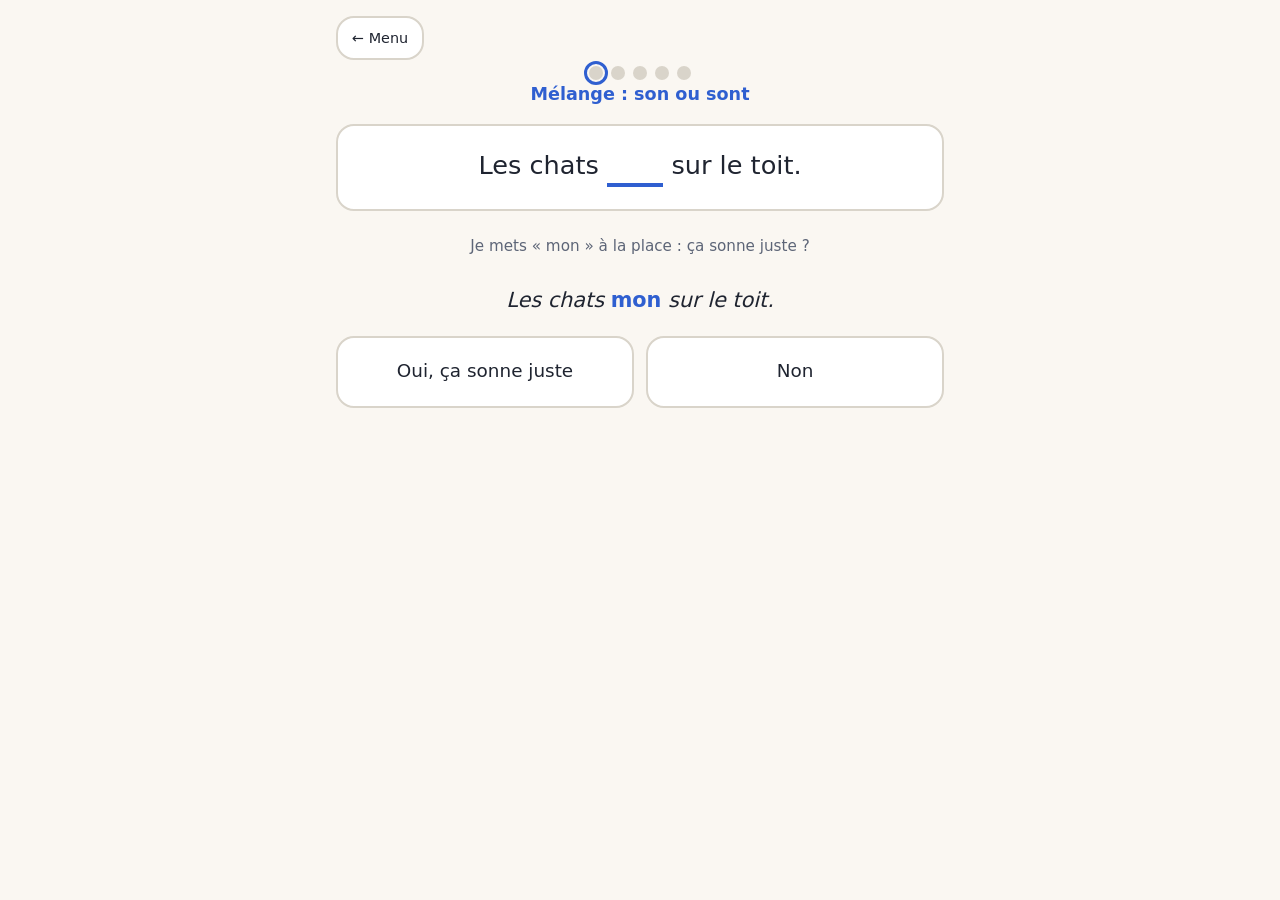
==== duel.html @ ea500861 "Déploiement depuis d91f30a" ====
<!doctype html>
<html lang="fr">
<head>
  <meta charset="utf-8">
  <meta name="viewport" content="width=device-width, initial-scale=1, viewport-fit=cover">
  <meta name="theme-color" content="#2f5fd0">
  <title>Duel : Ortho no Kata</title>
  <link rel="manifest" href="manifest.json">
  <link rel="icon" href="icons/icon-192.png">
  <link rel="apple-touch-icon" href="icons/icon-192.png">
  <link rel="stylesheet" href="style.css">
</head>
<body>
  <div class="bandeau" id="maj" role="status"><span>Nouvelle version disponible</span><button type="button">Mettre à jour</button></div>
  <main id="app"><p>Chargement…</p></main>
  <script src="dom.js"></script>
  <script src="shared.js"></script>
  <script src="rules.js"></script>
  <script src="duel-model.js"></script>
  <script src="duel.js"></script>
  <script src="pwa.js"></script>
</body>
</html>
---- style.css ----
/* Ortho no Kata : styles communs. Mobile d'abord, gros boutons, peu de texte. */
:root {
  --fond: #faf7f2;
  --carte: #ffffff;
  --texte: #1f2430;
  --discret: #5d6577;
  --accent: #2f5fd0;
  --accent-fonce: #2449a6;
  --juste: #1f8f4e;
  --juste-fond: #e3f5ea;
  --revoir: #b8570b;
  --revoir-fond: #fdeedd;
  --bord: #d9d4ca;
  --rayon: 18px;
}
@media (prefers-color-scheme: dark) {
  :root {
    --fond: #14171f; --carte: #1e2330; --texte: #eef0f5; --discret: #a3abbd;
    --accent: #7ea2ff; --accent-fonce: #a7bfff; --juste: #5fd391; --juste-fond: #173826;
    --revoir: #ffb066; --revoir-fond: #3b2713; --bord: #343b4d;
  }
}
* { box-sizing: border-box; }
html { -webkit-text-size-adjust: 100%; }
body {
  margin: 0; background: var(--fond); color: var(--texte);
  font: 20px/1.45 system-ui, -apple-system, "Segoe UI", Roboto, sans-serif;
  min-height: 100vh; min-height: 100dvh;
}
main { max-width: 640px; margin: 0 auto; padding: 16px 16px 40px; }
h1 { font-size: 1.5rem; margin: 8px 0 4px; }
h2 { font-size: 1.15rem; margin: 24px 0 8px; }
p { margin: 8px 0; }
.discret { color: var(--discret); font-size: .85rem; }
button, .bouton {
  font: inherit; cursor: pointer; border-radius: var(--rayon); border: 2px solid var(--bord);
  background: var(--carte); color: var(--texte); padding: 14px 18px; min-height: 56px;
  text-align: center; text-decoration: none; display: inline-flex; align-items: center; justify-content: center;
}
button:focus-visible, .bouton:focus-visible, a:focus-visible { outline: 3px solid var(--accent); outline-offset: 2px; }
.principal { background: var(--accent); border-color: var(--accent); color: #fff; font-weight: 600; }
.principal:active { background: var(--accent-fonce); }
.entete { display: flex; align-items: center; justify-content: space-between; gap: 8px; }
.retour { min-height: 44px; padding: 8px 14px; font-size: .9rem; }
.bandeau {
  position: sticky; top: 0; z-index: 5; display: none; gap: 12px; align-items: center; justify-content: space-between;
  background: var(--accent); color: #fff; padding: 10px 16px; font-size: .9rem;
}
.bandeau.visible { display: flex; }
.bandeau button { min-height: 40px; padding: 6px 14px; background: #fff; color: var(--accent-fonce); border: 0; font-weight: 600; }

/* Menu */
.themes { display: grid; gap: 12px; margin-top: 12px; }
.theme {
  display: block; width: 100%; text-align: left; padding: 16px 18px; background: var(--carte);
  border: 2px solid var(--bord); border-radius: var(--rayon); color: inherit; text-decoration: none;
}
.theme:active { border-color: var(--accent); }
.theme .nom { font-size: 1.35rem; font-weight: 700; }
.theme .astuce { color: var(--discret); font-size: .85rem; margin: 2px 0 10px; }
.barre { height: 10px; background: var(--bord); border-radius: 999px; overflow: hidden; }
.barre > i { display: block; height: 100%; background: var(--juste); }
.theme .etat { font-size: .8rem; color: var(--discret); margin-top: 6px; }
.reglages { display: grid; gap: 10px; margin-top: 8px; }
.ligne { display: flex; gap: 8px; flex-wrap: wrap; align-items: center; }
.ligne button { flex: 1 1 120px; }
.choix.actif { border-color: var(--accent); background: var(--accent); color: #fff; }

/* Duel */
.jeu { display: grid; gap: 16px; }
.points { display: flex; gap: 8px; justify-content: center; margin: 6px 0 2px; }
.points i { width: 14px; height: 14px; border-radius: 50%; background: var(--bord); }
.points i.fait { background: var(--accent); }
.points i.courant { outline: 3px solid var(--accent); outline-offset: 2px; }
.theme-titre { text-align: center; font-weight: 700; font-size: 1.1rem; color: var(--accent); }
.phrase {
  background: var(--carte); border: 2px solid var(--bord); border-radius: var(--rayon);
  padding: 22px 18px; font-size: 1.6rem; line-height: 1.4; text-align: center;
}
.trou { display: inline-block; min-width: 2.2em; border-bottom: 4px solid var(--accent); }
.mot-juste { font-weight: 800; color: var(--juste); }
.consigne { text-align: center; color: var(--discret); font-size: .95rem; }
.temoin { text-align: center; font-size: 1.3rem; font-style: italic; padding: 4px 8px; }
.temoin b { color: var(--accent); font-style: normal; }
.reponses { display: grid; gap: 12px; }
.reponses.deux { grid-template-columns: 1fr 1fr; }
.reponses button { font-size: 1.15rem; min-height: 72px; }
.reponses.choisir button { font-size: 1.2rem; line-height: 1.35; }
.reponses button.juste { background: var(--juste-fond); border-color: var(--juste); color: var(--juste); font-weight: 700; }
.reponses button.autre { background: var(--revoir-fond); border-color: var(--revoir); color: var(--revoir); }
.reponses button:disabled { cursor: default; opacity: 1; }
.retour-info { border-radius: var(--rayon); padding: 14px 16px; text-align: center; }
.retour-info.juste { background: var(--juste-fond); color: var(--juste); }
.retour-info.revoir { background: var(--revoir-fond); color: var(--revoir); }
.retour-info strong { display: block; font-size: 1.15rem; }
.retour-info .regle { color: var(--texte); font-size: .9rem; margin-top: 6px; }
.actions { display: grid; gap: 10px; }
.voix { min-height: 44px; font-size: .9rem; padding: 6px 14px; justify-self: center; }

/* Bilan */
.bilan { text-align: center; display: grid; gap: 14px; }
.bilan .gros { font-size: 2.4rem; font-weight: 800; color: var(--accent); }
.revoir-liste { text-align: left; background: var(--revoir-fond); border-radius: var(--rayon); padding: 12px 16px; }
.revoir-liste ul { margin: 6px 0 0; padding-left: 20px; }
@media (prefers-reduced-motion: no-preference) {
  .reponses button, .theme { transition: background .15s, border-color .15s; }
}
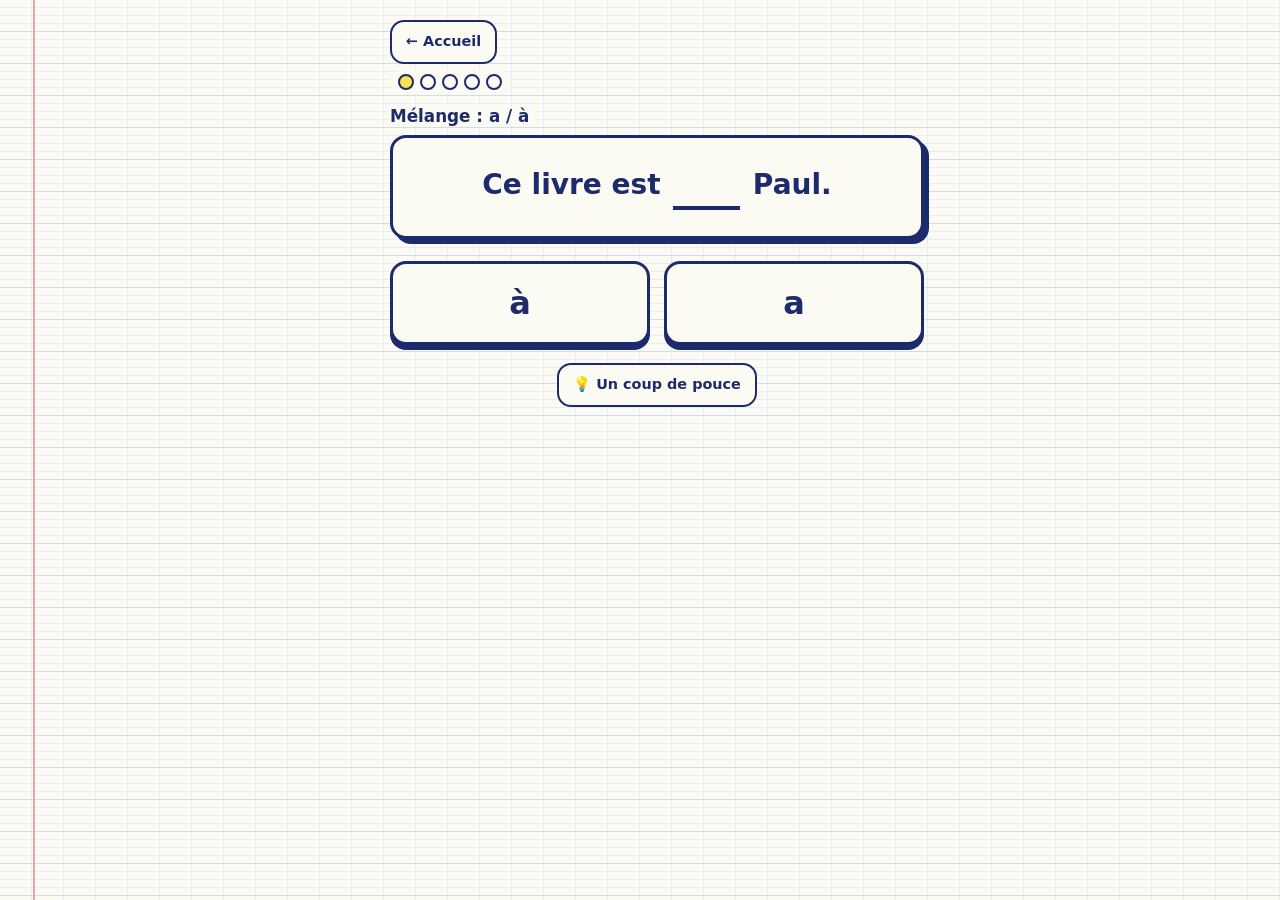
==== commit 1522386d: "Déploiement depuis 11dee62" ====
--- a/duel.html
+++ b/duel.html
@@ -3,8 +3,8 @@
 <head>
   <meta charset="utf-8">
   <meta name="viewport" content="width=device-width, initial-scale=1, viewport-fit=cover">
-  <meta name="theme-color" content="#2f5fd0">
-  <title>Duel : Ortho no Kata</title>
+  <meta name="theme-color" content="#1d2a6b">
+  <title>Jeu : Ortho no Kata</title>
   <link rel="manifest" href="manifest.json">
   <link rel="icon" href="icons/icon-192.png">
   <link rel="apple-touch-icon" href="icons/icon-192.png">
--- a/style.css
+++ b/style.css
@@ -1,107 +1,189 @@
-/* Ortho no Kata : styles communs. Mobile d'abord, gros boutons, peu de texte. */
+/* Ortho no Kata : habillage « cahier d'école ».
+   Papier à carreaux Seyès, encre bleue, stylo vert pour ce qui est juste, stylo rouge pour
+   ce qui est à revoir, surligneur jaune pour le mot-témoin, tampon pour les scores. */
 :root {
-  --fond: #faf7f2;
-  --carte: #ffffff;
-  --texte: #1f2430;
-  --discret: #5d6577;
-  --accent: #2f5fd0;
-  --accent-fonce: #2449a6;
-  --juste: #1f8f4e;
-  --juste-fond: #e3f5ea;
-  --revoir: #b8570b;
-  --revoir-fond: #fdeedd;
-  --bord: #d9d4ca;
-  --rayon: 18px;
+  --papier: #fbfaf3;
+  --carreau: #d4dbf0;
+  --carreau-fin: #e8ecf8;
+  --marge: #eaa5a5;
+  --encre: #1d2a6b;
+  --encre-douce: #566091;
+  --vert: #168257;
+  --vert-fond: #e0f3e8;
+  --rouge: #c8362f;
+  --rouge-fond: #fce8e3;
+  --surligneur: #ffe14d;
+  --ombre: #0f1747;
+  --corps: system-ui, -apple-system, "Segoe UI", Roboto, sans-serif;
+  --titre: ui-rounded, "SF Pro Rounded", "Avenir Next Rounded", "Nunito", system-ui, sans-serif;
 }
 @media (prefers-color-scheme: dark) {
   :root {
-    --fond: #14171f; --carte: #1e2330; --texte: #eef0f5; --discret: #a3abbd;
-    --accent: #7ea2ff; --accent-fonce: #a7bfff; --juste: #5fd391; --juste-fond: #173826;
-    --revoir: #ffb066; --revoir-fond: #3b2713; --bord: #343b4d;
+    --papier: #171c30; --carreau: #2a3358; --carreau-fin: #1f2644; --marge: #7b4150;
+    --encre: #e9edff; --encre-douce: #a9b3dc; --vert: #62d49b; --vert-fond: #153a2b;
+    --rouge: #ff8f80; --rouge-fond: #432320; --surligneur: #6e5e00; --ombre: #000;
   }
 }
 * { box-sizing: border-box; }
 html { -webkit-text-size-adjust: 100%; }
 body {
-  margin: 0; background: var(--fond); color: var(--texte);
-  font: 20px/1.45 system-ui, -apple-system, "Segoe UI", Roboto, sans-serif;
+  margin: 0; color: var(--encre); font: 19px/1.5 var(--corps);
   min-height: 100vh; min-height: 100dvh;
+  background-color: var(--papier);
+  /* marge rouge, gros carreaux, petits carreaux : le papier Seyès */
+  background-image:
+    linear-gradient(to right, transparent 33px, var(--marge) 33px, var(--marge) 35px, transparent 35px),
+    repeating-linear-gradient(to bottom, transparent 0 31px, var(--carreau) 31px 32px),
+    repeating-linear-gradient(to right, transparent 0 31px, var(--carreau-fin) 31px 32px),
+    repeating-linear-gradient(to bottom, transparent 0 7px, var(--carreau-fin) 7px 8px);
 }
-main { max-width: 640px; margin: 0 auto; padding: 16px 16px 40px; }
-h1 { font-size: 1.5rem; margin: 8px 0 4px; }
-h2 { font-size: 1.15rem; margin: 24px 0 8px; }
+main { max-width: 600px; margin: 0 auto; padding: 18px 16px 56px 50px; }
+h1, h2, h3 { font-family: var(--titre); line-height: 1.15; margin: 0; }
+h1 { font-size: 2rem; font-weight: 800; }
+h2 { font-size: 1.25rem; font-weight: 800; margin: 28px 0 10px; }
 p { margin: 8px 0; }
-.discret { color: var(--discret); font-size: .85rem; }
-button, .bouton {
-  font: inherit; cursor: pointer; border-radius: var(--rayon); border: 2px solid var(--bord);
-  background: var(--carte); color: var(--texte); padding: 14px 18px; min-height: 56px;
-  text-align: center; text-decoration: none; display: inline-flex; align-items: center; justify-content: center;
+a { color: inherit; }
+.discret { color: var(--encre-douce); font-size: .88rem; }
+.papier { background: var(--papier); }   /* pour masquer les carreaux derrière un texte */
+
+/* Titre : souligné au stylo rouge, comme une correction */
+.logo {
+  font-family: var(--titre); font-weight: 800; font-size: 1.1rem; text-decoration: underline wavy var(--rouge);
+  text-decoration-thickness: 2px; text-underline-offset: 5px; background: var(--papier); padding: 0 6px 0 0;
 }
-button:focus-visible, .bouton:focus-visible, a:focus-visible { outline: 3px solid var(--accent); outline-offset: 2px; }
-.principal { background: var(--accent); border-color: var(--accent); color: #fff; font-weight: 600; }
-.principal:active { background: var(--accent-fonce); }
-.entete { display: flex; align-items: center; justify-content: space-between; gap: 8px; }
-.retour { min-height: 44px; padding: 8px 14px; font-size: .9rem; }
-.bandeau {
-  position: sticky; top: 0; z-index: 5; display: none; gap: 12px; align-items: center; justify-content: space-between;
-  background: var(--accent); color: #fff; padding: 10px 16px; font-size: .9rem;
+.haut { display: flex; align-items: center; justify-content: space-between; gap: 12px; min-height: 48px; }
+.pastille {
+  display: inline-flex; align-items: center; gap: 8px; text-decoration: none; background: var(--papier);
+  border: 2px solid var(--encre); border-radius: 999px; padding: 6px 14px; font-weight: 700; font-size: .9rem; min-height: 44px;
 }
+
+/* Boutons */
+button, .bouton { font: inherit; cursor: pointer; color: var(--encre); -webkit-tap-highlight-color: transparent; }
+.bouton, button.bouton {
+  display: inline-flex; align-items: center; justify-content: center; text-align: center; text-decoration: none;
+  min-height: 56px; padding: 12px 20px; border: 3px solid var(--encre); border-radius: 14px; background: var(--papier);
+  font-weight: 700; font-family: var(--titre);
+}
+.bouton.principal { background: var(--encre); color: var(--papier); box-shadow: 0 5px 0 var(--ombre); }
+.bouton.principal:active { transform: translateY(4px); box-shadow: 0 1px 0 var(--ombre); }
+.bouton.large { width: 100%; font-size: 1.15rem; }
+.bouton.petit { min-height: 44px; padding: 6px 14px; font-size: .9rem; border-width: 2px; }
+.bouton:focus-visible, a:focus-visible, button:focus-visible, input:focus-visible { outline: 4px solid var(--surligneur); outline-offset: 2px; box-shadow: 0 0 0 7px var(--encre); }
+.actions { display: grid; gap: 12px; margin-top: 18px; }
+
+/* Accueil : l'invitation */
+.invitation { margin-top: 18px; background: var(--papier); border: 3px solid var(--encre); border-radius: 18px; padding: 18px 18px 20px; box-shadow: 5px 5px 0 var(--encre); }
+.invitation h1 { font-size: 1.7rem; }
+.invitation p { margin: 6px 0 14px; }
+.surligne { background: linear-gradient(transparent 52%, var(--surligneur) 52% 92%, transparent 92%); padding: 0 .12em; }
+
+/* Liste de thèmes : des lignes de cahier, pas des cartes */
+.liste { list-style: none; margin: 0; padding: 0; background: var(--papier); border-radius: 14px; border: 2px solid var(--encre); overflow: hidden; }
+.liste li { display: flex; align-items: stretch; border-top: 2px solid var(--carreau); }
+.liste li:first-child { border-top: 0; }
+.ligne-theme { flex: 1; display: flex; align-items: center; justify-content: space-between; gap: 10px; padding: 12px 14px; min-height: 68px; text-decoration: none; }
+.ligne-theme:active { background: var(--surligneur); }
+.nom-theme { font-family: var(--titre); font-weight: 800; font-size: 1.45rem; }
+.etat { font-size: .8rem; color: var(--encre-douce); }
+.astuce-lien { display: flex; align-items: center; padding: 0 14px; border-left: 2px solid var(--carreau); font-size: .85rem; font-weight: 700; text-decoration: underline; text-underline-offset: 3px; }
+.etoiles { display: inline-flex; gap: 2px; flex: none; }
+.etoiles svg { width: 22px; height: 22px; }
+.etoile-pleine { fill: var(--surligneur); stroke: var(--encre); stroke-width: 1.6; stroke-linejoin: round; }
+.etoile-vide { fill: none; stroke: var(--carreau); stroke-width: 1.6; stroke-dasharray: 3 2.5; stroke-linejoin: round; }
+@media (prefers-color-scheme: dark) { .etoile-vide { stroke: var(--encre-douce); } .etoile-pleine { fill: #ffd84a; } }
+
+/* Réglages */
+details { margin-top: 28px; background: var(--papier); border: 2px solid var(--encre); border-radius: 14px; padding: 4px 14px; }
+summary { cursor: pointer; font-family: var(--titre); font-weight: 800; padding: 12px 0; min-height: 48px; }
+.reglages { display: grid; gap: 12px; padding: 4px 0 14px; }
+.ligne { display: flex; gap: 8px; flex-wrap: wrap; align-items: center; }
+.ligne .bouton { flex: 1 1 110px; }
+.bouton.actif { background: var(--encre); color: var(--papier); }
+input[type="text"] { font: inherit; width: 100%; padding: 12px 14px; border: 2px solid var(--encre); border-radius: 12px; background: var(--papier); color: var(--encre); min-height: 48px; }
+label { font-weight: 700; font-size: .9rem; }
+
+/* Leçon */
+.lecon { display: grid; gap: 18px; margin-top: 12px; }
+.bloc { background: var(--papier); border: 2px solid var(--encre); border-radius: 14px; padding: 14px 16px; }
+.bloc h2 { margin: 0 0 8px; font-size: 1.05rem; }
+.gros-mot { font-family: var(--titre); font-weight: 800; font-size: 1.7rem; line-height: 1.3; }
+.regle { display: grid; gap: 10px; margin-top: 10px; }
+.resultat-regle { display: flex; align-items: center; gap: 12px; padding: 10px 12px; border-radius: 12px; border: 2px solid; }
+.resultat-regle.oui { border-color: var(--vert); background: var(--vert-fond); }
+.resultat-regle.non { border-color: var(--rouge); background: var(--rouge-fond); }
+.resultat-regle .mot { margin-left: auto; font-family: var(--titre); font-weight: 800; font-size: 1.5rem; }
+.note { border-left: 6px solid var(--surligneur); padding: 6px 12px; background: var(--papier); font-weight: 700; }
+.exemple { padding: 10px 0; border-top: 2px dashed var(--carreau); }
+.exemple:first-of-type { border-top: 0; }
+.exemple .phrase-ex { font-size: 1.15rem; }
+.test { display: flex; gap: 10px; align-items: baseline; margin: 6px 0; font-size: 1.1rem; }
+.marque { flex: none; font-weight: 900; width: 1.4em; text-align: center; }
+.marque.oui { color: var(--vert); }
+.marque.non { color: var(--rouge); }
+
+/* Jeu */
+.progres { display: flex; align-items: center; gap: 6px; margin: 4px 0 2px; background: var(--papier); padding: 4px 8px; border-radius: 999px; width: fit-content; }
+.progres i { width: 16px; height: 16px; border-radius: 50%; border: 2px solid var(--encre); }
+.progres i.fait { background: var(--encre); }
+.progres i.courant { background: var(--surligneur); }
+.theme-courant { font-family: var(--titre); font-weight: 800; font-size: 1.05rem; margin: 10px 0 6px; }
+.theme-courant span { background: var(--papier); padding: 0 6px 0 0; }
+.phrase {
+  background: var(--papier); border: 3px solid var(--encre); border-radius: 16px; padding: 26px 16px;
+  font-family: var(--titre); font-weight: 700; font-size: 1.75rem; line-height: 1.5; text-align: center; box-shadow: 5px 5px 0 var(--encre);
+}
+.trou { display: inline-block; min-width: 2.4em; border-bottom: 4px solid var(--encre); margin: 0 .1em; }
+.bonne-reponse { color: var(--vert); position: relative; white-space: nowrap; }
+.bonne-reponse::after {
+  content: ""; position: absolute; left: 0; right: 0; bottom: -4px; height: 5px; border-radius: 3px; background: var(--vert);
+  transform-origin: left; animation: trait .45s ease-out both;
+}
+@keyframes trait { from { transform: scaleX(0); } to { transform: scaleX(1); } }
+.choix { display: grid; grid-template-columns: 1fr 1fr; gap: 14px; margin-top: 22px; }
+.choix .bouton { min-height: 84px; font-size: 2rem; font-weight: 800; border-radius: 16px; box-shadow: 0 5px 0 var(--encre); }
+.choix .bouton:active:not(:disabled) { transform: translateY(4px); box-shadow: 0 1px 0 var(--encre); }
+.choix .bouton:disabled { cursor: default; box-shadow: none; transform: translateY(3px); opacity: 1; }
+.choix .bouton.juste { background: var(--vert-fond); border-color: var(--vert); color: var(--vert); }
+.choix .bouton.rate { background: var(--rouge-fond); border-color: var(--rouge); color: var(--rouge); }
+.pouce { margin-top: 18px; display: flex; justify-content: center; }
+.coup-de-pouce { margin-top: 14px; }
+.verdict { margin-top: 20px; border-radius: 16px; padding: 14px 16px; border: 3px solid; background: var(--papier); }
+.verdict.juste { border-color: var(--vert); }
+.verdict.rate { border-color: var(--rouge); }
+.verdict h2 { margin: 0 0 6px; font-size: 1.5rem; }
+.verdict.juste h2 { color: var(--vert); }
+.verdict.rate h2 { color: var(--rouge); }
+.verdict .conclusion { font-weight: 700; }
+
+/* Bilan : le tampon */
+.bilan { display: grid; gap: 16px; margin-top: 10px; justify-items: start; }
+.tampon {
+  display: inline-block; border: 5px solid var(--rouge); color: var(--rouge); border-radius: 14px; padding: 6px 22px;
+  font-family: var(--titre); font-weight: 900; font-size: 3.4rem; line-height: 1.2; transform: rotate(-5deg); background: var(--papier);
+  animation: tampon .5s cubic-bezier(.2, 1.4, .4, 1) both;
+}
+@keyframes tampon { from { transform: rotate(-12deg) scale(1.9); opacity: 0; } to { transform: rotate(-5deg) scale(1); opacity: 1; } }
+.gain { font-family: var(--titre); font-weight: 800; font-size: 1.3rem; background: var(--papier); padding: 0 8px 0 0; }
+.a-revoir { background: var(--papier); border: 2px solid var(--rouge); border-radius: 14px; padding: 10px 16px; width: 100%; }
+.a-revoir ul { margin: 6px 0 0; padding-left: 20px; }
+.bilan .actions { width: 100%; }
+
+/* Scores */
+.chiffres { display: grid; grid-template-columns: repeat(3, 1fr); gap: 10px; margin-top: 14px; }
+.chiffre { background: var(--papier); border: 2px solid var(--encre); border-radius: 14px; padding: 10px 8px; text-align: center; }
+.chiffre b { display: block; font-family: var(--titre); font-size: 1.9rem; line-height: 1.1; }
+.chiffre span { font-size: .78rem; color: var(--encre-douce); }
+.barre { height: 10px; background: var(--carreau); border-radius: 999px; overflow: hidden; margin-top: 6px; }
+.barre > i { display: block; height: 100%; background: var(--vert); }
+.seances { list-style: none; margin: 0; padding: 0; background: var(--papier); border: 2px solid var(--encre); border-radius: 14px; overflow: hidden; }
+.seances li { display: flex; justify-content: space-between; gap: 10px; padding: 10px 14px; border-top: 2px solid var(--carreau); }
+.seances li:first-child { border-top: 0; }
+.vide { background: var(--papier); padding: 10px 14px; border-radius: 12px; border: 2px dashed var(--encre-douce); }
+
+/* Bandeau de mise à jour */
+.bandeau { position: sticky; top: 0; z-index: 5; display: none; gap: 12px; align-items: center; justify-content: space-between; background: var(--encre); color: var(--papier); padding: 10px 16px; font-size: .9rem; }
 .bandeau.visible { display: flex; }
-.bandeau button { min-height: 40px; padding: 6px 14px; background: #fff; color: var(--accent-fonce); border: 0; font-weight: 600; }
+.bandeau button { min-height: 40px; padding: 6px 14px; background: var(--papier); color: var(--encre); border: 0; border-radius: 10px; font-weight: 700; }
 
-/* Menu */
-.themes { display: grid; gap: 12px; margin-top: 12px; }
-.theme {
-  display: block; width: 100%; text-align: left; padding: 16px 18px; background: var(--carte);
-  border: 2px solid var(--bord); border-radius: var(--rayon); color: inherit; text-decoration: none;
-}
-.theme:active { border-color: var(--accent); }
-.theme .nom { font-size: 1.35rem; font-weight: 700; }
-.theme .astuce { color: var(--discret); font-size: .85rem; margin: 2px 0 10px; }
-.barre { height: 10px; background: var(--bord); border-radius: 999px; overflow: hidden; }
-.barre > i { display: block; height: 100%; background: var(--juste); }
-.theme .etat { font-size: .8rem; color: var(--discret); margin-top: 6px; }
-.reglages { display: grid; gap: 10px; margin-top: 8px; }
-.ligne { display: flex; gap: 8px; flex-wrap: wrap; align-items: center; }
-.ligne button { flex: 1 1 120px; }
-.choix.actif { border-color: var(--accent); background: var(--accent); color: #fff; }
-
-/* Duel */
-.jeu { display: grid; gap: 16px; }
-.points { display: flex; gap: 8px; justify-content: center; margin: 6px 0 2px; }
-.points i { width: 14px; height: 14px; border-radius: 50%; background: var(--bord); }
-.points i.fait { background: var(--accent); }
-.points i.courant { outline: 3px solid var(--accent); outline-offset: 2px; }
-.theme-titre { text-align: center; font-weight: 700; font-size: 1.1rem; color: var(--accent); }
-.phrase {
-  background: var(--carte); border: 2px solid var(--bord); border-radius: var(--rayon);
-  padding: 22px 18px; font-size: 1.6rem; line-height: 1.4; text-align: center;
-}
-.trou { display: inline-block; min-width: 2.2em; border-bottom: 4px solid var(--accent); }
-.mot-juste { font-weight: 800; color: var(--juste); }
-.consigne { text-align: center; color: var(--discret); font-size: .95rem; }
-.temoin { text-align: center; font-size: 1.3rem; font-style: italic; padding: 4px 8px; }
-.temoin b { color: var(--accent); font-style: normal; }
-.reponses { display: grid; gap: 12px; }
-.reponses.deux { grid-template-columns: 1fr 1fr; }
-.reponses button { font-size: 1.15rem; min-height: 72px; }
-.reponses.choisir button { font-size: 1.2rem; line-height: 1.35; }
-.reponses button.juste { background: var(--juste-fond); border-color: var(--juste); color: var(--juste); font-weight: 700; }
-.reponses button.autre { background: var(--revoir-fond); border-color: var(--revoir); color: var(--revoir); }
-.reponses button:disabled { cursor: default; opacity: 1; }
-.retour-info { border-radius: var(--rayon); padding: 14px 16px; text-align: center; }
-.retour-info.juste { background: var(--juste-fond); color: var(--juste); }
-.retour-info.revoir { background: var(--revoir-fond); color: var(--revoir); }
-.retour-info strong { display: block; font-size: 1.15rem; }
-.retour-info .regle { color: var(--texte); font-size: .9rem; margin-top: 6px; }
-.actions { display: grid; gap: 10px; }
-.voix { min-height: 44px; font-size: .9rem; padding: 6px 14px; justify-self: center; }
-
-/* Bilan */
-.bilan { text-align: center; display: grid; gap: 14px; }
-.bilan .gros { font-size: 2.4rem; font-weight: 800; color: var(--accent); }
-.revoir-liste { text-align: left; background: var(--revoir-fond); border-radius: var(--rayon); padding: 12px 16px; }
-.revoir-liste ul { margin: 6px 0 0; padding-left: 20px; }
-@media (prefers-reduced-motion: no-preference) {
-  .reponses button, .theme { transition: background .15s, border-color .15s; }
-}
+@media (max-width: 380px) { body { font-size: 18px; } .phrase { font-size: 1.5rem; } .choix .bouton { font-size: 1.7rem; } main { padding-left: 46px; } }
+@media (prefers-reduced-motion: reduce) { .bonne-reponse::after, .tampon { animation: none; } }
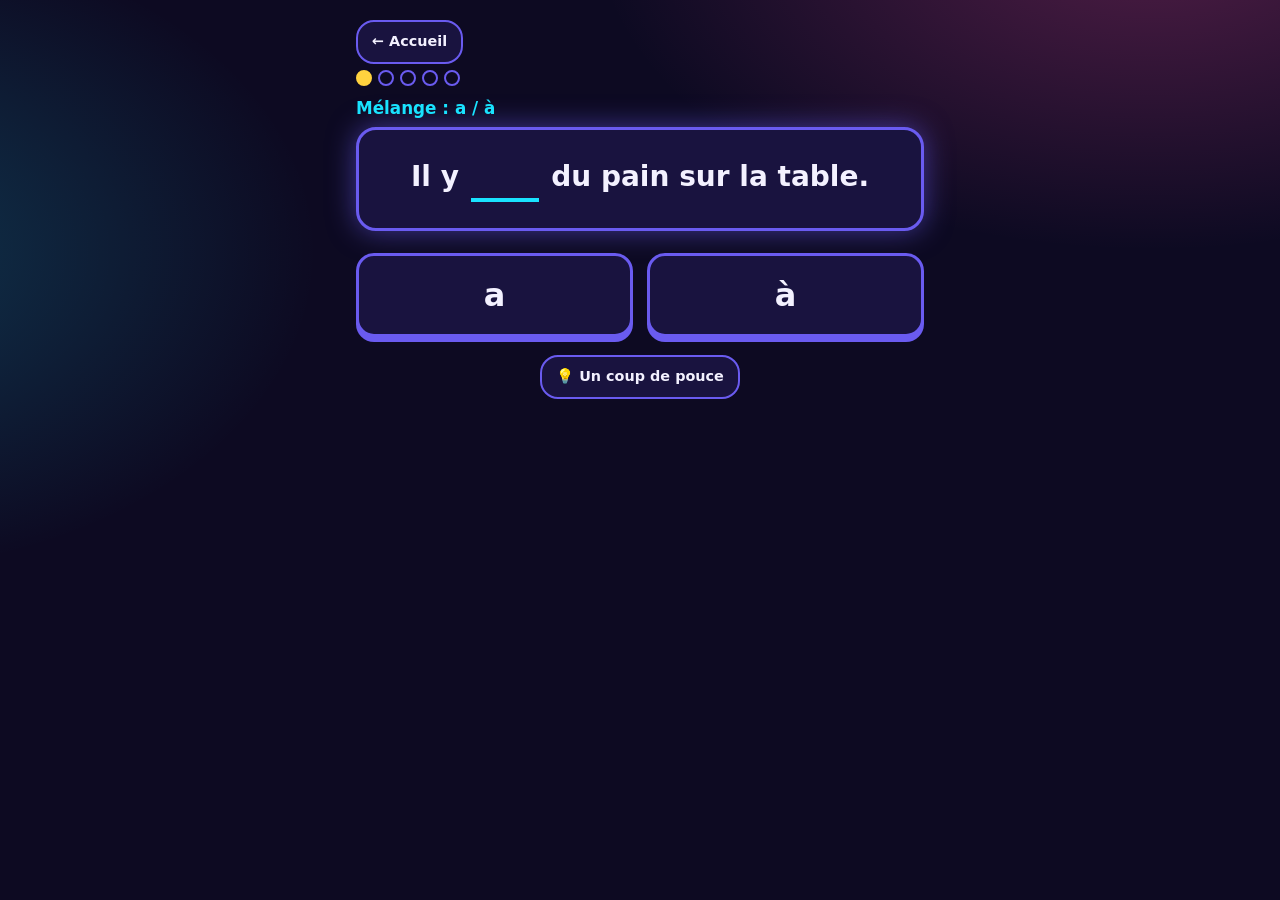
==== commit 7ab74258: "Déploiement depuis b5ace75" ====
--- a/duel.html
+++ b/duel.html
@@ -3,11 +3,12 @@
 <head>
   <meta charset="utf-8">
   <meta name="viewport" content="width=device-width, initial-scale=1, viewport-fit=cover">
-  <meta name="theme-color" content="#1d2a6b">
+  <meta name="theme-color" content="#0d0a22">
   <title>Jeu : Ortho no Kata</title>
   <link rel="manifest" href="manifest.json">
   <link rel="icon" href="icons/icon-192.png">
   <link rel="apple-touch-icon" href="icons/icon-192.png">
+  <script src="theme.js"></script>
   <link rel="stylesheet" href="style.css">
 </head>
 <body>
--- a/style.css
+++ b/style.css
@@ -1,119 +1,168 @@
-/* Ortho no Kata : habillage « cahier d'école ».
-   Papier à carreaux Seyès, encre bleue, stylo vert pour ce qui est juste, stylo rouge pour
-   ce qui est à revoir, surligneur jaune pour le mot-témoin, tampon pour les scores. */
-:root {
-  --papier: #fbfaf3;
-  --carreau: #d4dbf0;
-  --carreau-fin: #e8ecf8;
-  --marge: #eaa5a5;
-  --encre: #1d2a6b;
-  --encre-douce: #566091;
-  --vert: #168257;
-  --vert-fond: #e0f3e8;
-  --rouge: #c8362f;
-  --rouge-fond: #fce8e3;
-  --surligneur: #ffe14d;
-  --ombre: #0f1747;
-  --corps: system-ui, -apple-system, "Segoe UI", Roboto, sans-serif;
-  --titre: ui-rounded, "SF Pro Rounded", "Avenir Next Rounded", "Nunito", system-ui, sans-serif;
-}
-@media (prefers-color-scheme: dark) {
-  :root {
-    --papier: #171c30; --carreau: #2a3358; --carreau-fin: #1f2644; --marge: #7b4150;
-    --encre: #e9edff; --encre-douce: #a9b3dc; --vert: #62d49b; --vert-fond: #153a2b;
-    --rouge: #ff8f80; --rouge-fond: #432320; --surligneur: #6e5e00; --ombre: #000;
-  }
-}
+/* Ortho no Kata : habillage à ambiances (arcade, sport, dojo).
+   Toutes les couleurs et formes passent par des variables : une ambiance = un bloc de variables.
+   Vocabulaire des variables :
+     --papier  = surface des cartes et des boutons     --fond = fond de la page
+     --encre   = texte                                  --bord = contours
+     --accent  = bouton principal, étape en cours       --vert / --rouge = juste / à revoir
+     --surligneur = mot-témoin mis en évidence          --etoile = étoiles gagnées            */
+
+/* ── Ambiance 1 : arcade (par défaut) : nuit, néons, jeu vidéo ────────────── */
+:root, :root[data-theme="arcade"] {
+  --fond: #0d0a22;
+  --fond-image: radial-gradient(900px 520px at 90% -8%, rgba(255, 79, 163, .28), transparent 62%),
+                radial-gradient(760px 520px at -12% 28%, rgba(25, 227, 255, .2), transparent 62%);
+  --papier: #19133f; --encre: #f3f1ff; --encre-douce: #b6afee;
+  --bord: #6a5bf0; --bord-doux: #2f2776;
+  --accent: #19e3ff; --accent-texte: #06122a; --accent-ombre: #0a8aa0;
+  --vert: #45f5a3; --vert-fond: #0f3a34; --rouge: #ff7096; --rouge-fond: #3f1233;
+  --surligneur: #b01bb8; --etoile: #ffd23f; --tampon: #ff4fa3; --tampon-rot: -3deg;
+  --titre: ui-rounded, "SF Pro Rounded", "Arial Rounded MT Bold", "Trebuchet MS", system-ui, sans-serif;
+  --titre-style: normal; --titre-poids: 800;
+  --rayon: 18px; --epais: 3px;
+  --ombre-carte: 0 0 28px rgba(106, 91, 240, .55);
+  --ombre-bouton: 0 5px 0 var(--bord);
+}
+
+/* ── Ambiance 2 : sport : clair, franc, orange et bleu nuit ───────────────── */
+:root[data-theme="sport"] {
+  --fond: #edf2fa;
+  --fond-image: repeating-linear-gradient(135deg, transparent 0 24px, rgba(15, 27, 45, .045) 24px 48px);
+  --papier: #ffffff; --encre: #0f1b2d; --encre-douce: #51607a;
+  --bord: #0f1b2d; --bord-doux: #d3dcee;
+  --accent: #ff5a1f; --accent-texte: #ffffff; --accent-ombre: #a83408;
+  --vert: #0a8f50; --vert-fond: #dcf5e8; --rouge: #dc2038; --rouge-fond: #fde6e9;
+  --surligneur: #ffe14d; --etoile: #ffc21a; --tampon: #dc2038; --tampon-rot: -4deg;
+  --titre: "Arial Black", "Helvetica Neue", Impact, system-ui, sans-serif;
+  --titre-style: italic; --titre-poids: 900;
+  --rayon: 10px; --epais: 3px;
+  --ombre-carte: 5px 5px 0 var(--bord);
+  --ombre-bouton: 0 5px 0 var(--bord);
+}
+
+/* ── Ambiance 3 : dojo : calme, encre noire et sceau vermillon ───────────── */
+:root[data-theme="dojo"] {
+  --fond: #f2eee3; --fond-image: none;
+  --papier: #faf7ef; --encre: #16120f; --encre-douce: #675f55;
+  --bord: #16120f; --bord-doux: #ddd5c4;
+  --accent: #16120f; --accent-texte: #f2eee3; --accent-ombre: #000000;
+  --vert: #2a6a49; --vert-fond: #e1eee6; --rouge: #b03a22; --rouge-fond: #f6e3dd;
+  --surligneur: #ecd2a8; --etoile: #d7262b; --tampon: #d7262b; --tampon-rot: -6deg;
+  --titre: "Hiragino Mincho ProN", "Yu Mincho", "Noto Serif JP", Georgia, serif;
+  --titre-style: normal; --titre-poids: 700;
+  --rayon: 4px; --epais: 2px;
+  --ombre-carte: none;
+  --ombre-bouton: 0 3px 0 var(--bord);
+}
+
+:root { --corps: system-ui, -apple-system, "Segoe UI", Roboto, sans-serif; }
+
 * { box-sizing: border-box; }
 html { -webkit-text-size-adjust: 100%; }
 body {
   margin: 0; color: var(--encre); font: 19px/1.5 var(--corps);
   min-height: 100vh; min-height: 100dvh;
-  background-color: var(--papier);
-  /* marge rouge, gros carreaux, petits carreaux : le papier Seyès */
-  background-image:
-    linear-gradient(to right, transparent 33px, var(--marge) 33px, var(--marge) 35px, transparent 35px),
-    repeating-linear-gradient(to bottom, transparent 0 31px, var(--carreau) 31px 32px),
-    repeating-linear-gradient(to right, transparent 0 31px, var(--carreau-fin) 31px 32px),
-    repeating-linear-gradient(to bottom, transparent 0 7px, var(--carreau-fin) 7px 8px);
-}
-main { max-width: 600px; margin: 0 auto; padding: 18px 16px 56px 50px; }
-h1, h2, h3 { font-family: var(--titre); line-height: 1.15; margin: 0; }
-h1 { font-size: 2rem; font-weight: 800; }
-h2 { font-size: 1.25rem; font-weight: 800; margin: 28px 0 10px; }
+  background-color: var(--fond); background-image: var(--fond-image); background-attachment: fixed;
+}
+main { max-width: 600px; margin: 0 auto; padding: 18px 16px 56px; }
+h1, h2, h3 { font-family: var(--titre); font-style: var(--titre-style); font-weight: var(--titre-poids); line-height: 1.15; margin: 0; }
+h1 { font-size: 2rem; }
+h2 { font-size: 1.25rem; margin: 28px 0 10px; }
 p { margin: 8px 0; }
 a { color: inherit; }
 .discret { color: var(--encre-douce); font-size: .88rem; }
-.papier { background: var(--papier); }   /* pour masquer les carreaux derrière un texte */
-
-/* Titre : souligné au stylo rouge, comme une correction */
-.logo {
-  font-family: var(--titre); font-weight: 800; font-size: 1.1rem; text-decoration: underline wavy var(--rouge);
-  text-decoration-thickness: 2px; text-underline-offset: 5px; background: var(--papier); padding: 0 6px 0 0;
-}
+
+.logo { font-family: var(--titre); font-style: var(--titre-style); font-weight: var(--titre-poids); font-size: 1.15rem; letter-spacing: .01em; }
+.logo::after { content: ""; display: block; height: 4px; margin-top: 3px; border-radius: 2px; background: var(--tampon); }
 .haut { display: flex; align-items: center; justify-content: space-between; gap: 12px; min-height: 48px; }
 .pastille {
-  display: inline-flex; align-items: center; gap: 8px; text-decoration: none; background: var(--papier);
-  border: 2px solid var(--encre); border-radius: 999px; padding: 6px 14px; font-weight: 700; font-size: .9rem; min-height: 44px;
-}
+  display: inline-flex; align-items: center; gap: 10px; text-decoration: none; background: var(--papier);
+  border: 2px solid var(--bord); border-radius: 999px; padding: 6px 14px; font-weight: 700; font-size: .9rem; min-height: 44px;
+}
+.pastille .niveau-puce { background: var(--accent); color: var(--accent-texte); border-radius: 999px; padding: 1px 10px; font-weight: 800; }
 
 /* Boutons */
 button, .bouton { font: inherit; cursor: pointer; color: var(--encre); -webkit-tap-highlight-color: transparent; }
 .bouton, button.bouton {
   display: inline-flex; align-items: center; justify-content: center; text-align: center; text-decoration: none;
-  min-height: 56px; padding: 12px 20px; border: 3px solid var(--encre); border-radius: 14px; background: var(--papier);
-  font-weight: 700; font-family: var(--titre);
-}
-.bouton.principal { background: var(--encre); color: var(--papier); box-shadow: 0 5px 0 var(--ombre); }
-.bouton.principal:active { transform: translateY(4px); box-shadow: 0 1px 0 var(--ombre); }
+  min-height: 56px; padding: 12px 20px; border: var(--epais) solid var(--bord); border-radius: var(--rayon); background: var(--papier);
+  font-weight: 700; font-family: var(--titre); font-style: var(--titre-style);
+}
+.bouton.principal { background: var(--accent); color: var(--accent-texte); border-color: var(--accent); box-shadow: 0 5px 0 var(--accent-ombre); }
+.bouton.principal:active { transform: translateY(4px); box-shadow: 0 1px 0 var(--accent-ombre); }
 .bouton.large { width: 100%; font-size: 1.15rem; }
 .bouton.petit { min-height: 44px; padding: 6px 14px; font-size: .9rem; border-width: 2px; }
-.bouton:focus-visible, a:focus-visible, button:focus-visible, input:focus-visible { outline: 4px solid var(--surligneur); outline-offset: 2px; box-shadow: 0 0 0 7px var(--encre); }
+.bouton.actif { background: var(--accent); color: var(--accent-texte); border-color: var(--accent); }
+.bouton:focus-visible, a:focus-visible, button:focus-visible, input:focus-visible { outline: 4px solid var(--etoile); outline-offset: 3px; }
 .actions { display: grid; gap: 12px; margin-top: 18px; }
 
-/* Accueil : l'invitation */
-.invitation { margin-top: 18px; background: var(--papier); border: 3px solid var(--encre); border-radius: 18px; padding: 18px 18px 20px; box-shadow: 5px 5px 0 var(--encre); }
-.invitation h1 { font-size: 1.7rem; }
-.invitation p { margin: 6px 0 14px; }
-.surligne { background: linear-gradient(transparent 52%, var(--surligneur) 52% 92%, transparent 92%); padding: 0 .12em; }
-
-/* Liste de thèmes : des lignes de cahier, pas des cartes */
-.liste { list-style: none; margin: 0; padding: 0; background: var(--papier); border-radius: 14px; border: 2px solid var(--encre); overflow: hidden; }
-.liste li { display: flex; align-items: stretch; border-top: 2px solid var(--carreau); }
-.liste li:first-child { border-top: 0; }
-.ligne-theme { flex: 1; display: flex; align-items: center; justify-content: space-between; gap: 10px; padding: 12px 14px; min-height: 68px; text-decoration: none; }
-.ligne-theme:active { background: var(--surligneur); }
-.nom-theme { font-family: var(--titre); font-weight: 800; font-size: 1.45rem; }
-.etat { font-size: .8rem; color: var(--encre-douce); }
-.astuce-lien { display: flex; align-items: center; padding: 0 14px; border-left: 2px solid var(--carreau); font-size: .85rem; font-weight: 700; text-decoration: underline; text-underline-offset: 3px; }
+/* Accueil : la mission du jour */
+.mission { margin-top: 16px; background: var(--papier); border: var(--epais) solid var(--bord); border-radius: calc(var(--rayon) + 4px); padding: 18px; box-shadow: var(--ombre-carte); }
+.mission h1 { font-size: 1.6rem; }
+.mission p { margin: 6px 0 14px; }
+.surligne { background: linear-gradient(transparent 52%, var(--surligneur) 52% 94%, transparent 94%); padding: 0 .12em; color: inherit; }
+.etat-mission { display: inline-flex; align-items: center; gap: 8px; font-weight: 800; margin-bottom: 4px; }
+.etat-mission.ok { color: var(--vert); }
+.niveau { margin-top: 16px; }
+.niveau-ligne { display: flex; justify-content: space-between; font-size: .85rem; font-weight: 700; margin-bottom: 6px; }
+.barre { height: 12px; background: var(--bord-doux); border-radius: 999px; overflow: hidden; }
+.barre > i { display: block; height: 100%; background: var(--vert); border-radius: 999px; }
+.barre.xp > i { background: var(--etoile); }
+
+/* Parcours : les étapes à la suite, la prochaine mise en avant */
+.parcours { list-style: none; margin: 14px 0 0; padding: 0; }
+.noeud { position: relative; padding: 0 0 18px 74px; }
+.noeud::before { content: ""; position: absolute; left: 28px; top: 58px; bottom: 2px; border-left: 4px dotted var(--bord-doux); }
+.noeud:last-child { padding-bottom: 0; }
+.noeud:last-child::before { display: none; }
+.rond {
+  position: absolute; left: 0; top: 2px; width: 58px; height: 58px; border-radius: 50%; display: grid; place-items: center;
+  font: 900 1.35rem var(--titre); background: var(--papier); border: var(--epais) solid var(--bord); color: var(--encre);
+}
+.noeud.fait .rond { background: var(--etoile); color: #1d1500; }
+.noeud.ici .rond { background: var(--accent); color: var(--accent-texte); border-color: var(--accent); animation: pulse 1.8s ease-out infinite; }
+.noeud.boss .rond { font-size: 1.6rem; }
+@keyframes pulse { 0% { box-shadow: 0 0 0 0 var(--accent); } 70% { box-shadow: 0 0 0 14px transparent; } 100% { box-shadow: 0 0 0 0 transparent; } }
+.noeud-carte { background: var(--papier); border: 2px solid var(--bord); border-radius: var(--rayon); }
+.noeud.ici .noeud-carte { border: var(--epais) solid var(--accent); box-shadow: var(--ombre-carte); }
+.noeud-lien { display: flex; align-items: center; justify-content: space-between; gap: 10px; padding: 12px 14px; min-height: 64px; text-decoration: none; border-radius: var(--rayon); }
+.noeud-lien:active { background: var(--bord-doux); }
+.nom-theme { font-family: var(--titre); font-style: var(--titre-style); font-weight: var(--titre-poids); font-size: 1.4rem; }
+.etat { font-size: .82rem; color: var(--encre-douce); }
+.noeud-pied { display: flex; justify-content: space-between; align-items: center; gap: 8px; padding: 0 14px 10px; font-size: .85rem; }
+.noeud-pied a { font-weight: 700; text-underline-offset: 3px; }
+.tag-ici { display: inline-block; background: var(--accent); color: var(--accent-texte); border-radius: 999px; padding: 0 10px; font-size: .75rem; font-weight: 800; margin-bottom: 2px; }
 .etoiles { display: inline-flex; gap: 2px; flex: none; }
 .etoiles svg { width: 22px; height: 22px; }
-.etoile-pleine { fill: var(--surligneur); stroke: var(--encre); stroke-width: 1.6; stroke-linejoin: round; }
-.etoile-vide { fill: none; stroke: var(--carreau); stroke-width: 1.6; stroke-dasharray: 3 2.5; stroke-linejoin: round; }
-@media (prefers-color-scheme: dark) { .etoile-vide { stroke: var(--encre-douce); } .etoile-pleine { fill: #ffd84a; } }
+.etoile-pleine { fill: var(--etoile); stroke: var(--bord); stroke-width: 1.4; stroke-linejoin: round; }
+.etoile-vide { fill: none; stroke: var(--encre-douce); stroke-width: 1.4; stroke-dasharray: 3 2.5; stroke-linejoin: round; opacity: .6; }
+
+/* Listes (scores) */
+.liste { list-style: none; margin: 0; padding: 0; background: var(--papier); border-radius: var(--rayon); border: 2px solid var(--bord); overflow: hidden; }
+.liste li { border-top: 2px solid var(--bord-doux); }
+.liste li:first-child { border-top: 0; }
+.ligne-theme { display: flex; align-items: center; justify-content: space-between; gap: 10px; padding: 12px 14px; min-height: 64px; }
 
 /* Réglages */
-details { margin-top: 28px; background: var(--papier); border: 2px solid var(--encre); border-radius: 14px; padding: 4px 14px; }
-summary { cursor: pointer; font-family: var(--titre); font-weight: 800; padding: 12px 0; min-height: 48px; }
+details { margin-top: 28px; background: var(--papier); border: 2px solid var(--bord); border-radius: var(--rayon); padding: 4px 14px; }
+summary { cursor: pointer; font-family: var(--titre); font-style: var(--titre-style); font-weight: var(--titre-poids); padding: 12px 0; min-height: 48px; }
 .reglages { display: grid; gap: 12px; padding: 4px 0 14px; }
 .ligne { display: flex; gap: 8px; flex-wrap: wrap; align-items: center; }
-.ligne .bouton { flex: 1 1 110px; }
-.bouton.actif { background: var(--encre); color: var(--papier); }
-input[type="text"] { font: inherit; width: 100%; padding: 12px 14px; border: 2px solid var(--encre); border-radius: 12px; background: var(--papier); color: var(--encre); min-height: 48px; }
+.ligne .bouton { flex: 1 1 100px; }
+input[type="text"] { font: inherit; width: 100%; padding: 12px 14px; border: 2px solid var(--bord); border-radius: var(--rayon); background: var(--fond); color: var(--encre); min-height: 48px; }
 label { font-weight: 700; font-size: .9rem; }
 
 /* Leçon */
 .lecon { display: grid; gap: 18px; margin-top: 12px; }
-.bloc { background: var(--papier); border: 2px solid var(--encre); border-radius: 14px; padding: 14px 16px; }
+.bloc { background: var(--papier); border: 2px solid var(--bord); border-radius: var(--rayon); padding: 14px 16px; }
 .bloc h2 { margin: 0 0 8px; font-size: 1.05rem; }
-.gros-mot { font-family: var(--titre); font-weight: 800; font-size: 1.7rem; line-height: 1.3; }
+.gros-mot { font-family: var(--titre); font-style: var(--titre-style); font-weight: var(--titre-poids); font-size: 1.7rem; line-height: 1.3; }
 .regle { display: grid; gap: 10px; margin-top: 10px; }
-.resultat-regle { display: flex; align-items: center; gap: 12px; padding: 10px 12px; border-radius: 12px; border: 2px solid; }
+.resultat-regle { display: flex; align-items: center; gap: 12px; padding: 10px 12px; border-radius: var(--rayon); border: 2px solid; }
 .resultat-regle.oui { border-color: var(--vert); background: var(--vert-fond); }
 .resultat-regle.non { border-color: var(--rouge); background: var(--rouge-fond); }
 .resultat-regle .mot { margin-left: auto; font-family: var(--titre); font-weight: 800; font-size: 1.5rem; }
-.note { border-left: 6px solid var(--surligneur); padding: 6px 12px; background: var(--papier); font-weight: 700; }
-.exemple { padding: 10px 0; border-top: 2px dashed var(--carreau); }
+.note { border-left: 6px solid var(--etoile); padding: 6px 12px; background: var(--papier); font-weight: 700; }
+.exemple { padding: 10px 0; border-top: 2px dashed var(--bord-doux); }
 .exemple:first-of-type { border-top: 0; }
 .exemple .phrase-ex { font-size: 1.15rem; }
 .test { display: flex; gap: 10px; align-items: baseline; margin: 6px 0; font-size: 1.1rem; }
@@ -121,18 +170,35 @@
 .marque.oui { color: var(--vert); }
 .marque.non { color: var(--rouge); }
 
+/* Leçon en 4 étapes */
+.etapes { list-style: none; display: flex; gap: 6px; padding: 0; margin: 10px 0 14px; }
+.etapes li { flex: 1; display: flex; flex-direction: column; align-items: center; gap: 4px; font-size: .8rem; font-weight: 700; color: var(--encre-douce, var(--encre)); opacity: .6; }
+.etapes .num { width: 30px; height: 30px; border-radius: 50%; border: 2px solid var(--bord); display: grid; place-items: center; background: var(--papier); }
+.etapes li.courante { opacity: 1; color: var(--accent); }
+.etapes li.courante .num { background: var(--accent); border-color: var(--accent); color: var(--fond); }
+.etapes li.faite { opacity: 1; }
+.etapes li.faite .num { background: var(--vert-fond); border-color: var(--vert); color: var(--vert); }
+.etape .texte { font-size: 1.15rem; line-height: 1.5; margin: 0 0 12px; }
+.etape .gros-mot { text-align: center; margin: 14px 0 4px; }
+.phrase-ex.gros { font-size: 1.35rem; padding: 12px 14px; margin: 8px 0 14px; background: var(--fond); border: 2px solid var(--bord-doux); border-radius: var(--rayon); }
+.choix-phrases { display: grid; gap: 12px; }
+.choix-phrases .phrase-bouton { text-align: left; justify-content: flex-start; font-size: 1.15rem; min-height: 64px; }
+.choix-phrases .bouton.juste, .etape .choix .bouton.juste { background: var(--vert-fond); border-color: var(--vert); color: var(--vert); }
+.choix-phrases .bouton.rate, .etape .choix .bouton.rate { background: var(--rouge-fond); border-color: var(--rouge); color: var(--rouge); }
+.etape .choix .bouton { font-size: 1.15rem; }
+.verdict-agir { margin-top: 14px; }
+
 /* Jeu */
-.progres { display: flex; align-items: center; gap: 6px; margin: 4px 0 2px; background: var(--papier); padding: 4px 8px; border-radius: 999px; width: fit-content; }
-.progres i { width: 16px; height: 16px; border-radius: 50%; border: 2px solid var(--encre); }
-.progres i.fait { background: var(--encre); }
-.progres i.courant { background: var(--surligneur); }
-.theme-courant { font-family: var(--titre); font-weight: 800; font-size: 1.05rem; margin: 10px 0 6px; }
-.theme-courant span { background: var(--papier); padding: 0 6px 0 0; }
+.progres { display: flex; align-items: center; gap: 6px; margin: 4px 0 2px; }
+.progres i { width: 16px; height: 16px; border-radius: 50%; border: 2px solid var(--bord); }
+.progres i.fait { background: var(--vert); border-color: var(--vert); }
+.progres i.courant { background: var(--etoile); border-color: var(--etoile); }
+.theme-courant { font-family: var(--titre); font-style: var(--titre-style); font-weight: var(--titre-poids); font-size: 1.05rem; margin: 10px 0 6px; color: var(--accent); }
 .phrase {
-  background: var(--papier); border: 3px solid var(--encre); border-radius: 16px; padding: 26px 16px;
-  font-family: var(--titre); font-weight: 700; font-size: 1.75rem; line-height: 1.5; text-align: center; box-shadow: 5px 5px 0 var(--encre);
-}
-.trou { display: inline-block; min-width: 2.4em; border-bottom: 4px solid var(--encre); margin: 0 .1em; }
+  background: var(--papier); border: var(--epais) solid var(--bord); border-radius: calc(var(--rayon) + 2px); padding: 26px 16px;
+  font-family: var(--titre); font-style: var(--titre-style); font-weight: 700; font-size: 1.75rem; line-height: 1.5; text-align: center; box-shadow: var(--ombre-carte);
+}
+.trou { display: inline-block; min-width: 2.4em; border-bottom: 4px solid var(--accent); margin: 0 .1em; }
 .bonne-reponse { color: var(--vert); position: relative; white-space: nowrap; }
 .bonne-reponse::after {
   content: ""; position: absolute; left: 0; right: 0; bottom: -4px; height: 5px; border-radius: 3px; background: var(--vert);
@@ -140,50 +206,50 @@
 }
 @keyframes trait { from { transform: scaleX(0); } to { transform: scaleX(1); } }
 .choix { display: grid; grid-template-columns: 1fr 1fr; gap: 14px; margin-top: 22px; }
-.choix .bouton { min-height: 84px; font-size: 2rem; font-weight: 800; border-radius: 16px; box-shadow: 0 5px 0 var(--encre); }
-.choix .bouton:active:not(:disabled) { transform: translateY(4px); box-shadow: 0 1px 0 var(--encre); }
+.choix .bouton { min-height: 84px; font-size: 2rem; font-weight: 800; box-shadow: var(--ombre-bouton); }
+.choix .bouton:active:not(:disabled) { transform: translateY(4px); box-shadow: 0 1px 0 var(--bord); }
 .choix .bouton:disabled { cursor: default; box-shadow: none; transform: translateY(3px); opacity: 1; }
 .choix .bouton.juste { background: var(--vert-fond); border-color: var(--vert); color: var(--vert); }
 .choix .bouton.rate { background: var(--rouge-fond); border-color: var(--rouge); color: var(--rouge); }
 .pouce { margin-top: 18px; display: flex; justify-content: center; }
 .coup-de-pouce { margin-top: 14px; }
-.verdict { margin-top: 20px; border-radius: 16px; padding: 14px 16px; border: 3px solid; background: var(--papier); }
+.verdict { margin-top: 20px; border-radius: calc(var(--rayon) + 2px); padding: 14px 16px; border: var(--epais) solid; background: var(--papier); }
 .verdict.juste { border-color: var(--vert); }
 .verdict.rate { border-color: var(--rouge); }
 .verdict h2 { margin: 0 0 6px; font-size: 1.5rem; }
 .verdict.juste h2 { color: var(--vert); }
 .verdict.rate h2 { color: var(--rouge); }
 .verdict .conclusion { font-weight: 700; }
-
-/* Bilan : le tampon */
+.truc-titre { font-family: var(--titre); font-style: var(--titre-style); font-weight: var(--titre-poids); margin: 12px 0 4px; }
+.truc { margin: 0 0 8px; font-size: 1.05rem; }
+
+/* Bilan */
 .bilan { display: grid; gap: 16px; margin-top: 10px; justify-items: start; }
 .tampon {
-  display: inline-block; border: 5px solid var(--rouge); color: var(--rouge); border-radius: 14px; padding: 6px 22px;
-  font-family: var(--titre); font-weight: 900; font-size: 3.4rem; line-height: 1.2; transform: rotate(-5deg); background: var(--papier);
-  animation: tampon .5s cubic-bezier(.2, 1.4, .4, 1) both;
-}
-@keyframes tampon { from { transform: rotate(-12deg) scale(1.9); opacity: 0; } to { transform: rotate(-5deg) scale(1); opacity: 1; } }
-.gain { font-family: var(--titre); font-weight: 800; font-size: 1.3rem; background: var(--papier); padding: 0 8px 0 0; }
-.a-revoir { background: var(--papier); border: 2px solid var(--rouge); border-radius: 14px; padding: 10px 16px; width: 100%; }
+  display: inline-block; border: 5px solid var(--tampon); color: var(--tampon); border-radius: var(--rayon); padding: 6px 22px;
+  font-family: var(--titre); font-style: var(--titre-style); font-weight: 900; font-size: 3.4rem; line-height: 1.2; transform: rotate(var(--tampon-rot));
+  background: var(--papier); animation: tampon .5s cubic-bezier(.2, 1.4, .4, 1) both;
+}
+@keyframes tampon { from { transform: rotate(-12deg) scale(1.9); opacity: 0; } to { transform: rotate(var(--tampon-rot)) scale(1); opacity: 1; } }
+.gain { font-family: var(--titre); font-style: var(--titre-style); font-weight: 800; font-size: 1.3rem; }
+.a-revoir { background: var(--papier); border: 2px solid var(--rouge); border-radius: var(--rayon); padding: 10px 16px; width: 100%; }
 .a-revoir ul { margin: 6px 0 0; padding-left: 20px; }
 .bilan .actions { width: 100%; }
 
 /* Scores */
-.chiffres { display: grid; grid-template-columns: repeat(3, 1fr); gap: 10px; margin-top: 14px; }
-.chiffre { background: var(--papier); border: 2px solid var(--encre); border-radius: 14px; padding: 10px 8px; text-align: center; }
-.chiffre b { display: block; font-family: var(--titre); font-size: 1.9rem; line-height: 1.1; }
+.chiffres { display: grid; grid-template-columns: 1fr 1fr; gap: 10px; margin-top: 14px; }
+.chiffre { background: var(--papier); border: 2px solid var(--bord); border-radius: var(--rayon); padding: 10px 8px; text-align: center; }
+.chiffre b { display: block; font-family: var(--titre); font-style: var(--titre-style); font-size: 1.9rem; line-height: 1.1; }
 .chiffre span { font-size: .78rem; color: var(--encre-douce); }
-.barre { height: 10px; background: var(--carreau); border-radius: 999px; overflow: hidden; margin-top: 6px; }
-.barre > i { display: block; height: 100%; background: var(--vert); }
-.seances { list-style: none; margin: 0; padding: 0; background: var(--papier); border: 2px solid var(--encre); border-radius: 14px; overflow: hidden; }
-.seances li { display: flex; justify-content: space-between; gap: 10px; padding: 10px 14px; border-top: 2px solid var(--carreau); }
+.seances { list-style: none; margin: 0; padding: 0; background: var(--papier); border: 2px solid var(--bord); border-radius: var(--rayon); overflow: hidden; }
+.seances li { display: flex; justify-content: space-between; gap: 10px; padding: 10px 14px; border-top: 2px solid var(--bord-doux); }
 .seances li:first-child { border-top: 0; }
-.vide { background: var(--papier); padding: 10px 14px; border-radius: 12px; border: 2px dashed var(--encre-douce); }
+.vide { background: var(--papier); padding: 10px 14px; border-radius: var(--rayon); border: 2px dashed var(--encre-douce); }
 
 /* Bandeau de mise à jour */
-.bandeau { position: sticky; top: 0; z-index: 5; display: none; gap: 12px; align-items: center; justify-content: space-between; background: var(--encre); color: var(--papier); padding: 10px 16px; font-size: .9rem; }
+.bandeau { position: sticky; top: 0; z-index: 5; display: none; gap: 12px; align-items: center; justify-content: space-between; background: var(--accent); color: var(--accent-texte); padding: 10px 16px; font-size: .9rem; font-weight: 700; }
 .bandeau.visible { display: flex; }
 .bandeau button { min-height: 40px; padding: 6px 14px; background: var(--papier); color: var(--encre); border: 0; border-radius: 10px; font-weight: 700; }
 
-@media (max-width: 380px) { body { font-size: 18px; } .phrase { font-size: 1.5rem; } .choix .bouton { font-size: 1.7rem; } main { padding-left: 46px; } }
-@media (prefers-reduced-motion: reduce) { .bonne-reponse::after, .tampon { animation: none; } }
+@media (max-width: 380px) { body { font-size: 18px; } .phrase { font-size: 1.5rem; } .choix .bouton { font-size: 1.7rem; } }
+@media (prefers-reduced-motion: reduce) { .bonne-reponse::after, .tampon, .noeud.ici .rond { animation: none; } }
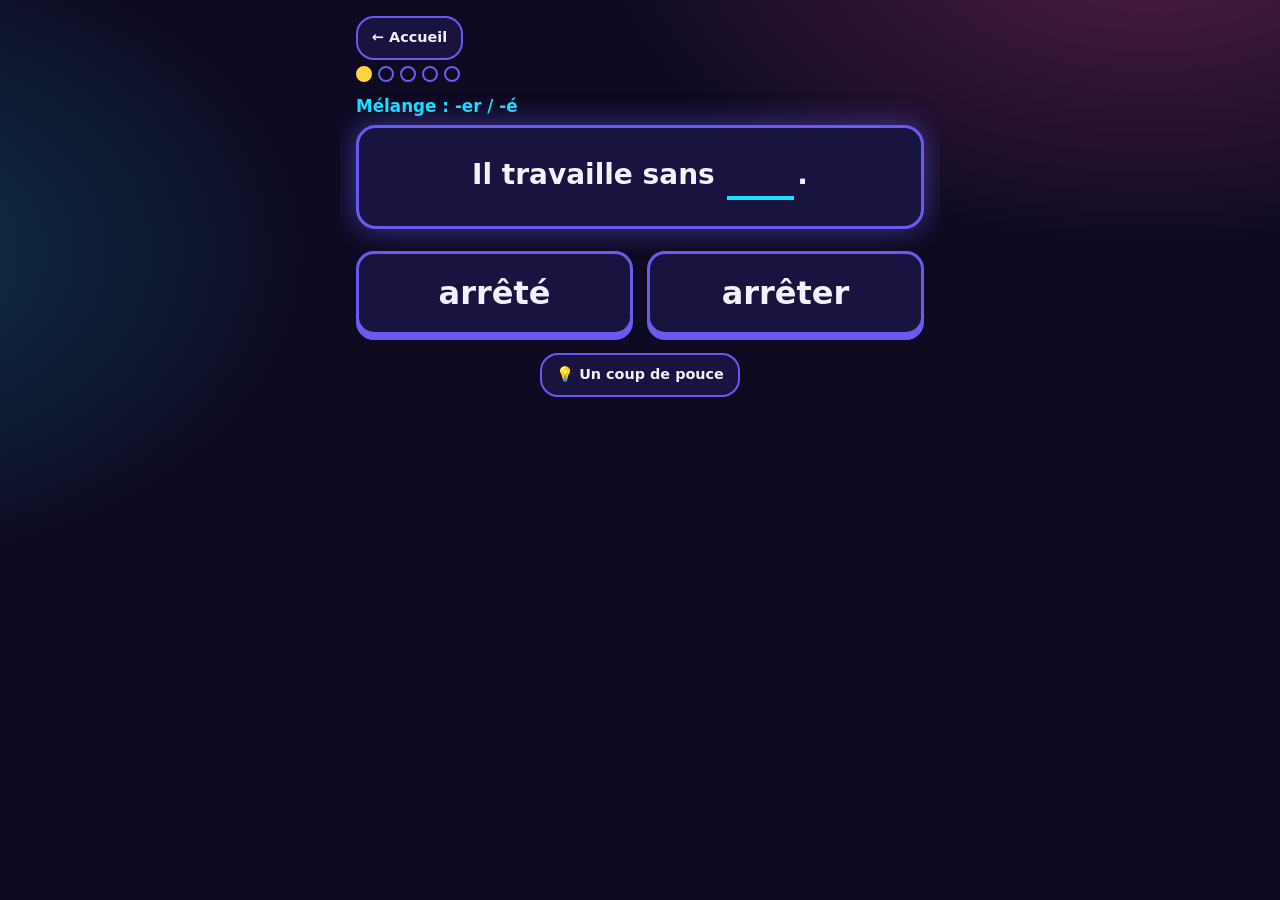
==== commit a748c0a5: "Déploiement depuis ec2259e" ====
--- a/duel.html
+++ b/duel.html
@@ -19,6 +19,7 @@
   <script src="rules.js"></script>
   <script src="duel-model.js"></script>
   <script src="duel.js"></script>
+  <script src="fit.js"></script>
   <script src="pwa.js"></script>
 </body>
 </html>
--- a/style.css
+++ b/style.css
@@ -60,10 +60,16 @@
 html { -webkit-text-size-adjust: 100%; }
 body {
   margin: 0; color: var(--encre); font: 19px/1.5 var(--corps);
-  min-height: 100vh; min-height: 100dvh;
+  height: 100vh; height: 100dvh; overflow: hidden;
   background-color: var(--fond); background-image: var(--fond-image); background-attachment: fixed;
 }
-main { max-width: 600px; margin: 0 auto; padding: 18px 16px 56px; }
+/* Une page = un écran : fit.js règle --z pour que tout tienne en hauteur */
+main {
+  --z: 1; zoom: var(--z);
+  display: flex; flex-direction: column;
+  max-width: calc(600px / var(--z)); margin: 0 auto; padding: 14px 16px 16px;
+  height: calc(100vh / var(--z)); height: calc(100dvh / var(--z)); overflow-y: auto;
+}
 h1, h2, h3 { font-family: var(--titre); font-style: var(--titre-style); font-weight: var(--titre-poids); line-height: 1.15; margin: 0; }
 h1 { font-size: 2rem; }
 h2 { font-size: 1.25rem; margin: 28px 0 10px; }
@@ -72,7 +78,9 @@
 .discret { color: var(--encre-douce); font-size: .88rem; }
 
 .logo { font-family: var(--titre); font-style: var(--titre-style); font-weight: var(--titre-poids); font-size: 1.15rem; letter-spacing: .01em; }
-.logo::after { content: ""; display: block; height: 4px; margin-top: 3px; border-radius: 2px; background: var(--tampon); }
+.logo { display: inline-flex; align-items: center; gap: 10px; }
+.logo img { display: block; border-radius: 10px; }
+.logo-nom::after { content: ""; display: block; height: 4px; margin-top: 3px; border-radius: 2px; background: var(--tampon); }
 .haut { display: flex; align-items: center; justify-content: space-between; gap: 12px; min-height: 48px; }
 .pastille {
   display: inline-flex; align-items: center; gap: 10px; text-decoration: none; background: var(--papier);
@@ -93,7 +101,7 @@
 .bouton.petit { min-height: 44px; padding: 6px 14px; font-size: .9rem; border-width: 2px; }
 .bouton.actif { background: var(--accent); color: var(--accent-texte); border-color: var(--accent); }
 .bouton:focus-visible, a:focus-visible, button:focus-visible, input:focus-visible { outline: 4px solid var(--etoile); outline-offset: 3px; }
-.actions { display: grid; gap: 12px; margin-top: 18px; }
+.actions { display: grid; gap: 12px; margin-top: auto; padding-top: 18px; flex: none; }
 
 /* Accueil : la mission du jour */
 .mission { margin-top: 16px; background: var(--papier); border: var(--epais) solid var(--bord); border-radius: calc(var(--rayon) + 4px); padding: 18px; box-shadow: var(--ombre-carte); }
@@ -247,7 +255,7 @@
 .vide { background: var(--papier); padding: 10px 14px; border-radius: var(--rayon); border: 2px dashed var(--encre-douce); }
 
 /* Bandeau de mise à jour */
-.bandeau { position: sticky; top: 0; z-index: 5; display: none; gap: 12px; align-items: center; justify-content: space-between; background: var(--accent); color: var(--accent-texte); padding: 10px 16px; font-size: .9rem; font-weight: 700; }
+.bandeau { position: fixed; top: 0; left: 0; right: 0; z-index: 5; display: none; gap: 12px; align-items: center; justify-content: space-between; background: var(--accent); color: var(--accent-texte); padding: 10px 16px; font-size: .9rem; font-weight: 700; }
 .bandeau.visible { display: flex; }
 .bandeau button { min-height: 40px; padding: 6px 14px; background: var(--papier); color: var(--encre); border: 0; border-radius: 10px; font-weight: 700; }
 
